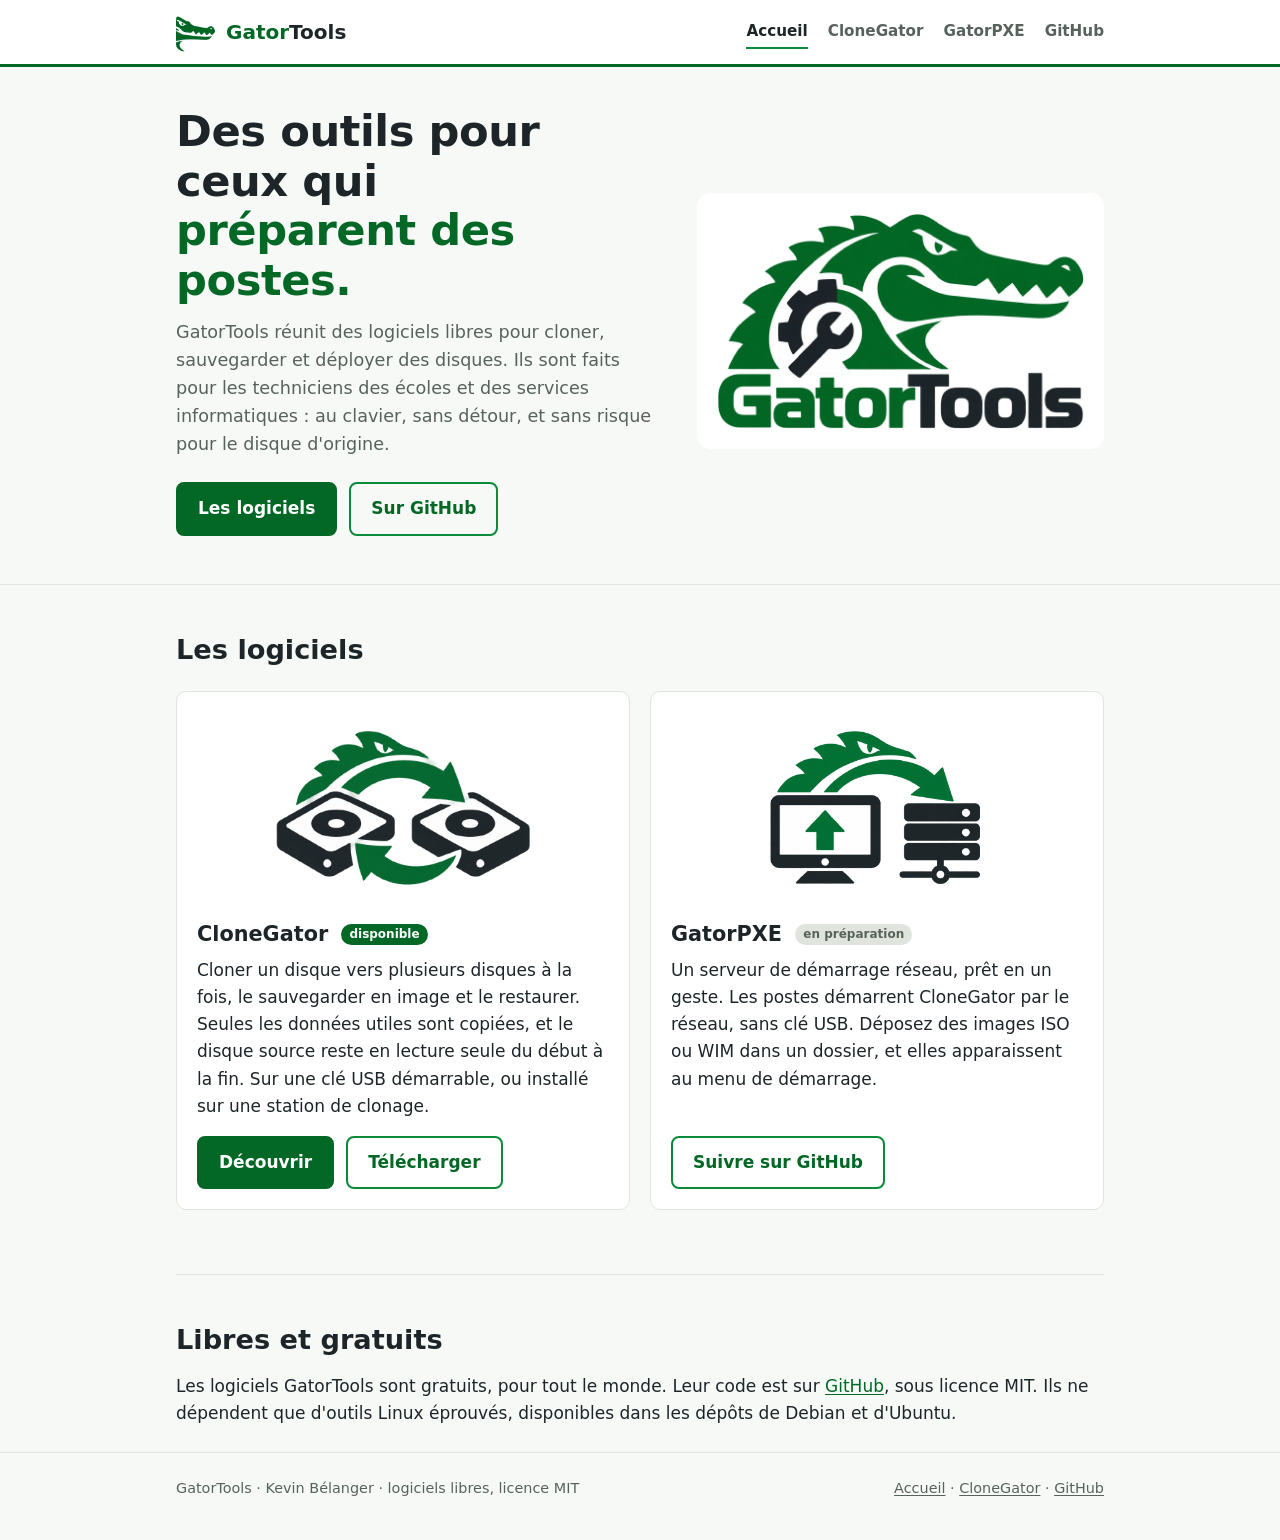
==== index.html @ d568991c "Site de GatorTools : accueil de l'organisation et pages de CloneGator Reprend le site de CloneGator " ====
<!doctype html>
<html lang="fr">
<head>
  <meta charset="utf-8">
  <meta name="viewport" content="width=device-width, initial-scale=1">
  <title>GatorTools</title>
  <meta name="description" content="GatorTools : des logiciels libres pour cloner, sauvegarder et déployer des disques. CloneGator, et bientôt GatorPXE.">
  <meta property="og:title" content="GatorTools">
  <meta property="og:description" content="Des outils pour ceux qui préparent des postes.">
  <meta property="og:image" content="https://gatortools.github.io/img/gatortools.png">
  <link rel="icon" href="img/icone.png">
  <link rel="stylesheet" href="style.css">
</head>
<body>

<header class="entete">
  <div class="conteneur">
    <a class="marque" href="./"><img src="img/icone.png" alt=""><span><span class="vert">Gator</span>Tools</span></a>
    <nav class="navigation">
      <a href="./" aria-current="page">Accueil</a>
      <a href="clonegator/">CloneGator</a>
      <a href="./#gatorpxe">GatorPXE</a>
      <a href="https://github.com/GatorTools">GitHub</a>
    </nav>
  </div>
</header>

<div class="accroche">
  <div class="conteneur">
    <div>
      <h1>Des outils pour ceux qui<br><em>préparent des postes.</em></h1>
      <p>GatorTools réunit des logiciels libres pour cloner, sauvegarder et déployer des
      disques. Ils sont faits pour les techniciens des écoles et des services informatiques :
      au clavier, sans détour, et sans risque pour le disque d'origine.</p>
      <div class="boutons">
        <a class="bouton plein" href="#logiciels">Les logiciels</a>
        <a class="bouton" href="https://github.com/GatorTools">Sur GitHub</a>
      </div>
    </div>
    <div class="plaque"><img src="img/gatortools.png" width="760" height="454" alt="Logo de GatorTools : un alligator, un engrenage et une clé"></div>
  </div>
</div>

<main class="conteneur">

  <section id="logiciels">
    <h2>Les logiciels</h2>
    <div class="logiciels">
      <div class="carte logiciel">
        <div class="plaque"><img src="img/clonegator-symbole.png" width="360" height="219" alt=""></div>
        <h3>CloneGator <span class="pastille">disponible</span></h3>
        <p>Cloner un disque vers plusieurs disques à la fois, le sauvegarder en image et le
        restaurer. Seules les données utiles sont copiées, et le disque source reste en lecture
        seule du début à la fin. Sur une clé USB démarrable, ou installé sur une station de
        clonage.</p>
        <div class="boutons">
          <a class="bouton plein" href="clonegator/">Découvrir</a>
          <a class="bouton" href="clonegator/telecharger.html">Télécharger</a>
        </div>
      </div>
      <div class="carte logiciel" id="gatorpxe">
        <div class="plaque"><img src="img/gatorpxe-symbole.png" width="360" height="265" alt=""></div>
        <h3>GatorPXE <span class="pastille attente">en préparation</span></h3>
        <p>Un serveur de démarrage réseau, prêt en un geste. Les postes démarrent CloneGator
        par le réseau, sans clé USB. Déposez des images ISO ou WIM dans un dossier, et elles
        apparaissent au menu de démarrage.</p>
        <div class="boutons">
          <a class="bouton" href="https://github.com/GatorTools/GatorPXE">Suivre sur GitHub</a>
        </div>
      </div>
    </div>
  </section>

  <section>
    <h2>Libres et gratuits</h2>
    <p>Les logiciels GatorTools sont gratuits, pour tout le monde. Leur code est sur
    <a href="https://github.com/GatorTools">GitHub</a>, sous licence MIT. Ils ne dépendent que
    d'outils Linux éprouvés, disponibles dans les dépôts de Debian et d'Ubuntu.</p>
  </section>

</main>

<footer class="pied">
  <div class="conteneur">
    <span>GatorTools · Kevin Bélanger · logiciels libres, licence MIT</span>
    <span><a href="./">Accueil</a> · <a href="clonegator/">CloneGator</a> · <a href="https://github.com/GatorTools">GitHub</a></span>
  </div>
</footer>

</body>
</html>
---- style.css ----
/* GatorTools — site de l'organisation. Sobre : les deux couleurs des logos. */

:root {
  --vert: #036725;
  --vert-texte: #036725;
  --vert-vif: #0a8a3a;
  --fonce: #1d2529;
  --fond: #f7f9f6;
  --carte: #ffffff;
  --texte: #1d2529;
  --doux: #58625d;
  --ligne: #dfe5dc;
  --code-fond: #eef2ec;
  --terminal: #14181a;
  --terminal-texte: #d9ddd5;
  --plaque: #ffffff;
  --largeur: 60rem;
  color-scheme: light;
}

@media (prefers-color-scheme: dark) {
  :root:not([data-theme="light"]) {
    --vert-texte: #5cc783;
    --vert-vif: #2fa85a;
    --fond: #101413;
    --carte: #171c1b;
    --texte: #e3e8e4;
    --doux: #9aa59e;
    --ligne: #27302d;
    --code-fond: #1c2220;
    --terminal: #0b0e0d;
    color-scheme: dark;
  }
}
:root[data-theme="dark"] {
  --vert-texte: #5cc783;
  --vert-vif: #2fa85a;
  --fond: #101413;
  --carte: #171c1b;
  --texte: #e3e8e4;
  --doux: #9aa59e;
  --ligne: #27302d;
  --code-fond: #1c2220;
  --terminal: #0b0e0d;
  color-scheme: dark;
}

* { box-sizing: border-box; }

html { -webkit-text-size-adjust: 100%; }

body {
  margin: 0;
  background: var(--fond);
  color: var(--texte);
  font: 17px/1.6 system-ui, -apple-system, "Segoe UI", Roboto, "Helvetica Neue", Arial, sans-serif;
}

a { color: var(--vert-texte); text-underline-offset: 2px; }
a:hover { text-decoration-thickness: 2px; }

img { max-width: 100%; height: auto; }

.conteneur {
  max-width: var(--largeur);
  margin: 0 auto;
  padding: 0 16px;
}

/* ------------------------------------------------------------- en-tête --- */

.entete {
  background: var(--carte);
  border-bottom: 3px solid var(--vert);
}
.entete .conteneur {
  display: flex;
  align-items: center;
  justify-content: space-between;
  flex-wrap: wrap;
  gap: 8px 24px;
  min-height: 64px;
  padding-top: 8px;
  padding-bottom: 8px;
}
.marque {
  display: flex;
  align-items: center;
  gap: 10px;
  color: var(--texte);
  text-decoration: none;
  font-weight: 800;
  font-size: 1.25rem;
}
.marque img { width: 40px; height: 40px; border-radius: 8px; background: var(--plaque); }
.marque .vert { color: var(--vert-texte); }

.navigation { display: flex; flex-wrap: wrap; gap: 4px 20px; }
.navigation a {
  color: var(--doux);
  text-decoration: none;
  font-weight: 600;
  font-size: 0.95rem;
  padding: 4px 0;
  border-bottom: 2px solid transparent;
}
.navigation a:hover { color: var(--texte); }
.navigation a[aria-current="page"] { color: var(--texte); border-bottom-color: var(--vert-vif); }

/* La barre d'un logiciel, sous l'en-tête : ses propres pages. */
.sous-nav { border-bottom: 1px solid var(--ligne); background: var(--fond); }
.sous-nav .conteneur { display: flex; flex-wrap: wrap; align-items: center; gap: 4px 20px; min-height: 48px; }
.sous-nav strong { margin-right: 8px; }
.sous-nav a { color: var(--doux); text-decoration: none; font-weight: 600; font-size: 0.95rem; }
.sous-nav a:hover, .sous-nav a[aria-current="page"] { color: var(--vert-texte); }

/* Les logos sont dessinés sur blanc : ils gardent leur plaque en mode sombre. */
.plaque { background: var(--plaque); border-radius: 14px; padding: 16px; }

/* ------------------------------------------------------------ accroche --- */

.accroche {
  padding: 40px 0 48px;
  border-bottom: 1px solid var(--ligne);
}
.accroche .conteneur {
  display: grid;
  grid-template-columns: 1.2fr 1fr;
  align-items: center;
  gap: 32px;
}
.accroche h1 {
  margin: 0 0 12px;
  font-size: clamp(2rem, 4.4vw, 2.7rem);
  line-height: 1.15;
  letter-spacing: -0.01em;
}
.accroche h1 em { font-style: normal; color: var(--vert-texte); }
.accroche p { margin: 0 0 24px; color: var(--doux); font-size: 1.1rem; max-width: 34rem; }
.accroche .plaque { justify-self: center; width: 100%; max-width: 440px; }
.accroche .plaque img { display: block; width: 100%; }

.boutons { display: flex; flex-wrap: wrap; gap: 12px; }
.bouton {
  display: inline-block;
  padding: 11px 20px;
  border-radius: 8px;
  font-weight: 700;
  text-decoration: none;
  border: 2px solid var(--vert-vif);
  color: var(--vert-texte);
}
.bouton.plein { background: var(--vert); border-color: var(--vert); color: #fff; }
.bouton:hover { filter: brightness(1.1); }

/* Les logiciels, sur l'accueil de l'organisation. */
.logiciels { display: grid; grid-template-columns: repeat(auto-fit, minmax(17rem, 1fr)); gap: 20px; margin: 24px 0; }
.logiciel { display: flex; flex-direction: column; }
.logiciel .plaque { display: grid; place-items: center; height: 190px; margin-bottom: 16px; }
.logiciel .plaque img { max-height: 158px; width: auto; }
.logiciel h3 { margin: 0 0 6px; font-size: 1.3rem; }
.logiciel p { flex: 1; }
.pastille.attente { background: var(--ligne); color: var(--doux); }

/* -------------------------------------------------------------- sections --- */

main { padding-bottom: 48px; }

section { padding: 48px 0 8px; }
section + section { border-top: 1px solid var(--ligne); margin-top: 32px; }

h2 { font-size: 1.7rem; line-height: 1.25; margin: 0 0 16px; }
h3 { font-size: 1.15rem; margin: 28px 0 8px; }
p, ul, ol, table { margin: 0 0 16px; }
.intro { font-size: 1.1rem; color: var(--doux); max-width: 44rem; }
.doux { color: var(--doux); }

.titre-page { padding: 40px 0 8px; }
.titre-page h1 { font-size: 2.2rem; margin: 0 0 8px; }

.grille {
  display: grid;
  grid-template-columns: repeat(auto-fit, minmax(12.5rem, 1fr));
  gap: 16px;
  margin: 24px 0;
}
.carte {
  background: var(--carte);
  border: 1px solid var(--ligne);
  border-radius: 10px;
  padding: 20px;
}
.carte h3 { margin-top: 0; }
.carte p:last-child { margin-bottom: 0; }

.chiffre {
  display: flex;
  flex-wrap: wrap;
  align-items: baseline;
  gap: 4px 16px;
  border-left: 4px solid var(--vert-vif);
  padding: 8px 0 8px 20px;
  margin: 24px 0;
}
.chiffre strong { font-size: 2rem; line-height: 1.2; }
.chiffre span { color: var(--doux); }

.garanties { list-style: none; padding: 0; }
.garanties li { position: relative; padding-left: 32px; margin-bottom: 12px; }
.garanties li::before {
  content: "";
  position: absolute;
  left: 4px;
  top: 0.5em;
  width: 12px;
  height: 7px;
  border-left: 3px solid var(--vert-vif);
  border-bottom: 3px solid var(--vert-vif);
  transform: rotate(-45deg);
}

/* ----------------------------------------------------------------- étapes --- */

.etapes { list-style: none; padding: 0; counter-reset: etape; }
.etapes > li {
  counter-increment: etape;
  position: relative;
  padding-left: 52px;
  margin-bottom: 28px;
}
.etapes > li::before {
  content: counter(etape);
  position: absolute;
  left: 0;
  top: 0;
  width: 34px;
  height: 34px;
  border-radius: 50%;
  background: var(--vert);
  color: #fff;
  font-weight: 800;
  display: grid;
  place-items: center;
}
.etapes h3 { margin: 4px 0 8px; }

/* ------------------------------------------------------------------ code --- */

code, pre, .terminal { font-family: ui-monospace, "Cascadia Mono", "DejaVu Sans Mono", Menlo, Consolas, monospace; }
code { background: var(--code-fond); padding: 1px 5px; border-radius: 4px; font-size: 0.9em; }
pre {
  background: var(--code-fond);
  border: 1px solid var(--ligne);
  border-radius: 8px;
  padding: 14px 16px;
  overflow-x: auto;
  font-size: 0.9rem;
  line-height: 1.5;
}
pre code { background: none; padding: 0; font-size: inherit; }

/* Un écran de CloneGator, tel que curses le dessine. */
.terminal {
  background: var(--terminal);
  color: var(--terminal-texte);
  border-radius: 10px;
  padding: 0 0 14px;
  margin: 16px 0 24px;
  font-size: 0.82rem;
  line-height: 1.45;
  overflow-x: auto;
  white-space: pre;
  box-shadow: 0 8px 24px rgba(0, 0, 0, 0.18);
}
.terminal .bande { display: block; background: var(--terminal-texte); color: var(--terminal); padding: 2px 16px; font-weight: 700; margin-bottom: 14px; }
.terminal .corps { display: block; padding: 0 16px; }
.terminal b { color: #fff; }
.terminal .ok { color: #5cc783; font-weight: 700; }
.terminal .non { color: #8b9187; }
.terminal .alerte { color: #e6c547; font-weight: 700; }
.terminal .choisi { background: var(--terminal-texte); color: var(--terminal); }
.terminal .aide { color: #6fc6c9; }
figure { margin: 0; }
figcaption { color: var(--doux); font-size: 0.9rem; margin-top: -12px; margin-bottom: 24px; }

/* ---------------------------------------------------------------- tableaux --- */

.tableau { overflow-x: auto; }
table { border-collapse: collapse; width: 100%; font-size: 0.95rem; }
th, td { text-align: left; padding: 8px 12px; border-bottom: 1px solid var(--ligne); vertical-align: top; }
th { font-weight: 700; }

.touches kbd {
  display: inline-block;
  min-width: 1.8em;
  text-align: center;
  padding: 1px 7px;
  border: 1px solid var(--ligne);
  border-bottom-width: 3px;
  border-radius: 5px;
  background: var(--carte);
  font: 600 0.85rem ui-monospace, Menlo, Consolas, monospace;
}

/* -------------------------------------------------------- page de détails --- */

.sommaire {
  background: var(--carte);
  border: 1px solid var(--ligne);
  border-radius: 10px;
  padding: 16px 20px;
  margin: 24px 0;
}
.sommaire ol { margin: 0; padding-left: 1.3em; columns: 2 14rem; column-gap: 32px; }
.sommaire li { margin: 2px 0; }

/* ---------------------------------------------------------- téléchargement --- */

.derniere {
  background: var(--carte);
  border: 1px solid var(--ligne);
  border-top: 4px solid var(--vert-vif);
  border-radius: 10px;
  padding: 24px;
  margin: 24px 0;
}
.derniere h2 { margin-bottom: 4px; }
.derniere .bouton.plein { color: #fff; }
.bouton.contour { color: var(--vert-texte); }

.versions { list-style: none; padding: 0; }
.versions > li { border-bottom: 1px solid var(--ligne); padding: 20px 0; }
.versions h3 { margin: 0 0 2px; font-size: 1.05rem; word-break: break-word; }
.versions .notes { margin-top: 12px; }
.versions .notes p, .versions .notes ul { margin-bottom: 10px; }
.pastille {
  display: inline-block;
  font-size: 0.75rem;
  font-weight: 700;
  padding: 1px 8px;
  border-radius: 999px;
  background: var(--vert);
  color: #fff;
  vertical-align: middle;
  margin-left: 6px;
}

/* ------------------------------------------------------------ pied de page --- */

.pied {
  border-top: 1px solid var(--ligne);
  padding: 24px 0 40px;
  color: var(--doux);
  font-size: 0.9rem;
}
.pied .conteneur { display: flex; flex-wrap: wrap; justify-content: space-between; gap: 8px 24px; }
.pied a { color: inherit; }

/* ------------------------------------------------------------- téléphone --- */

@media (max-width: 720px) {
  body { font-size: 16px; }
  .accroche { padding: 24px 0 40px; }
  .accroche .conteneur { grid-template-columns: 1fr; }
  .accroche .plaque { order: -1; max-width: 300px; }
  section { padding-top: 36px; }
  .etapes > li { padding-left: 44px; }
  .terminal { font-size: 0.72rem; }
}
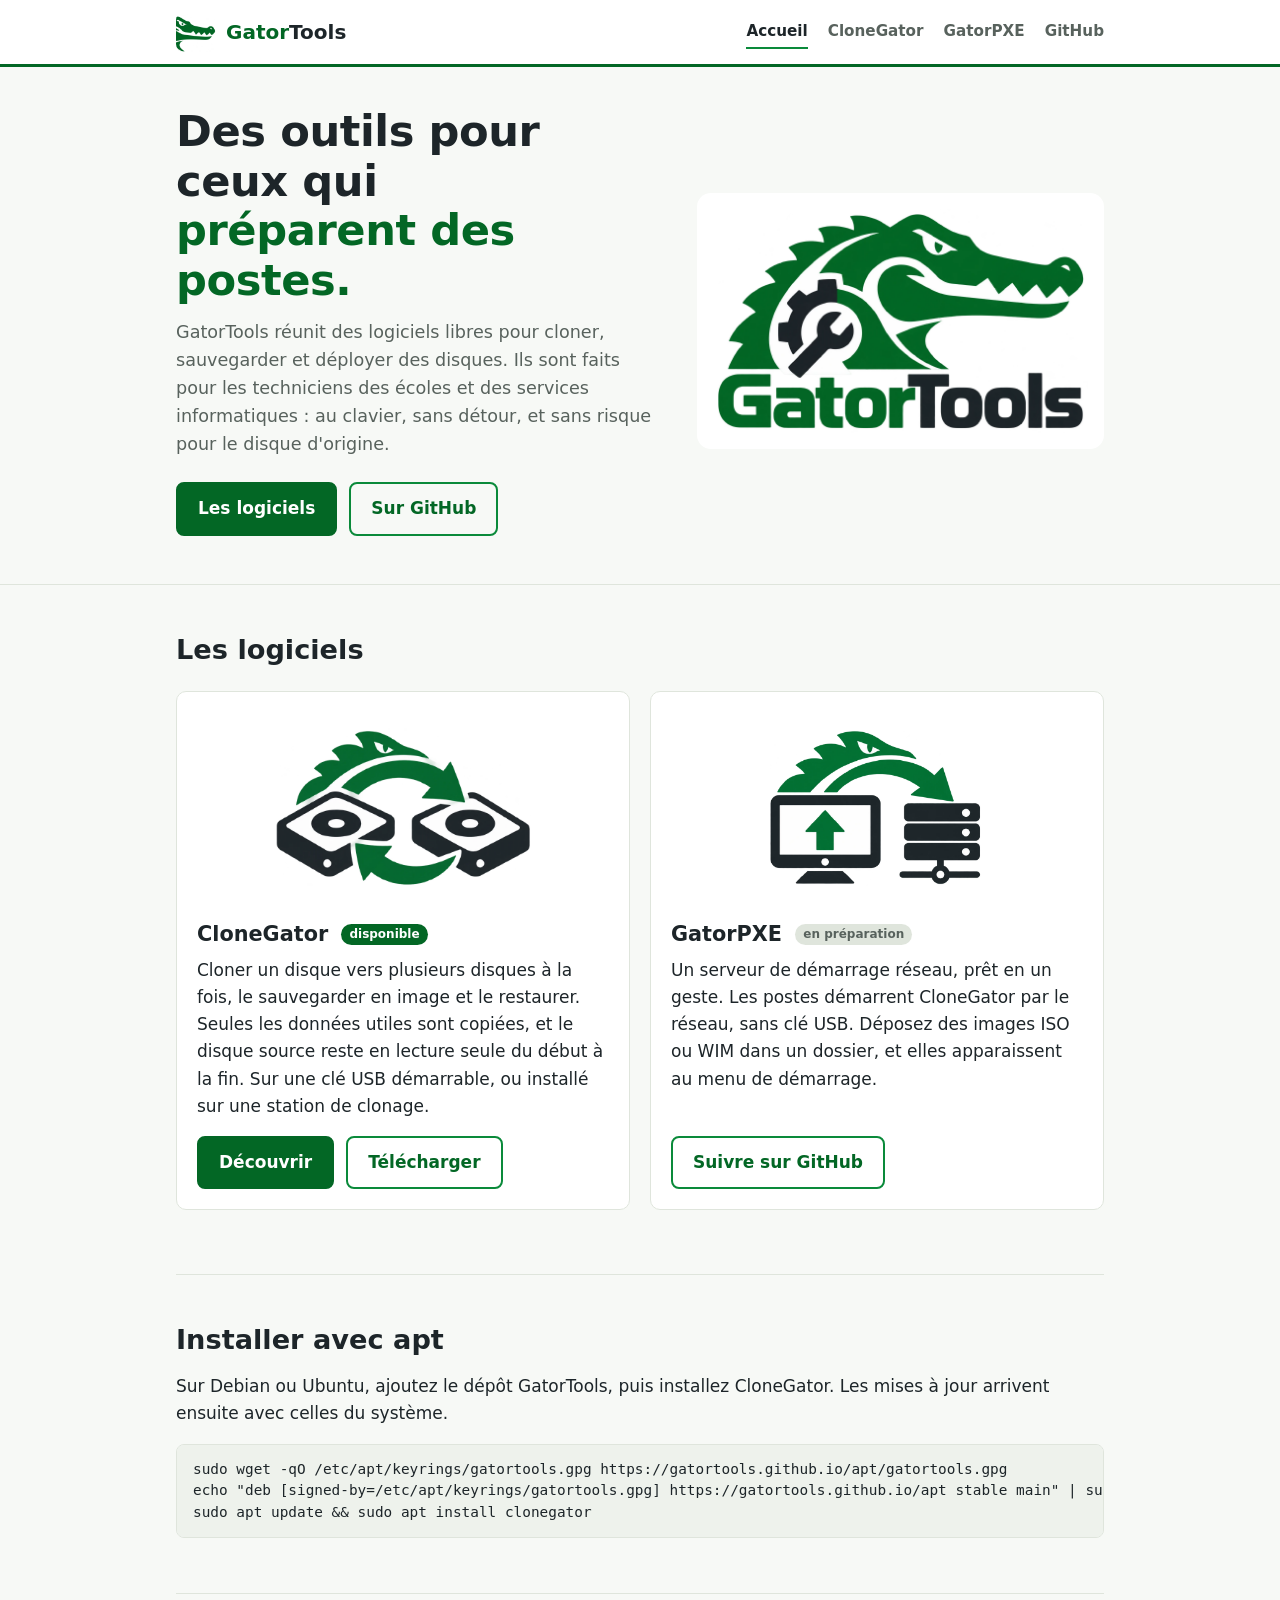
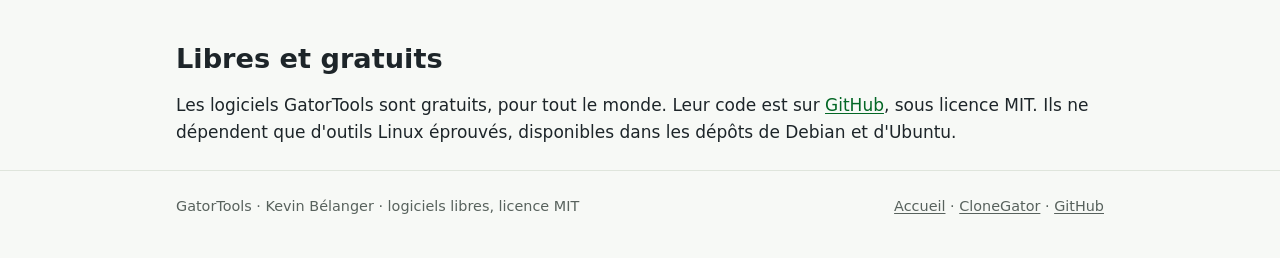
==== commit 5d7b3237: "Accueil : installer CloneGator avec apt, en trois lignes Co-Authored-By: Claude Opus 5.5 (1M context" ====
--- a/index.html
+++ b/index.html
@@ -71,6 +71,15 @@
     </div>
   </section>
 
+  <section id="apt">
+    <h2>Installer avec apt</h2>
+    <p>Sur Debian ou Ubuntu, ajoutez le dépôt GatorTools, puis installez CloneGator. Les mises à
+    jour arrivent ensuite avec celles du système.</p>
+<pre><code>sudo wget -qO /etc/apt/keyrings/gatortools.gpg https://gatortools.github.io/apt/gatortools.gpg
+echo "deb [signed-by=/etc/apt/keyrings/gatortools.gpg] https://gatortools.github.io/apt stable main" | sudo tee /etc/apt/sources.list.d/gatortools.list
+sudo apt update &amp;&amp; sudo apt install clonegator</code></pre>
+  </section>
+
   <section>
     <h2>Libres et gratuits</h2>
     <p>Les logiciels GatorTools sont gratuits, pour tout le monde. Leur code est sur
--- a/style.css
+++ b/style.css
@@ -290,7 +290,7 @@
 th, td { text-align: left; padding: 8px 12px; border-bottom: 1px solid var(--ligne); vertical-align: top; }
 th { font-weight: 700; }
 
-.touches kbd {
+kbd {
   display: inline-block;
   min-width: 1.8em;
   text-align: center;
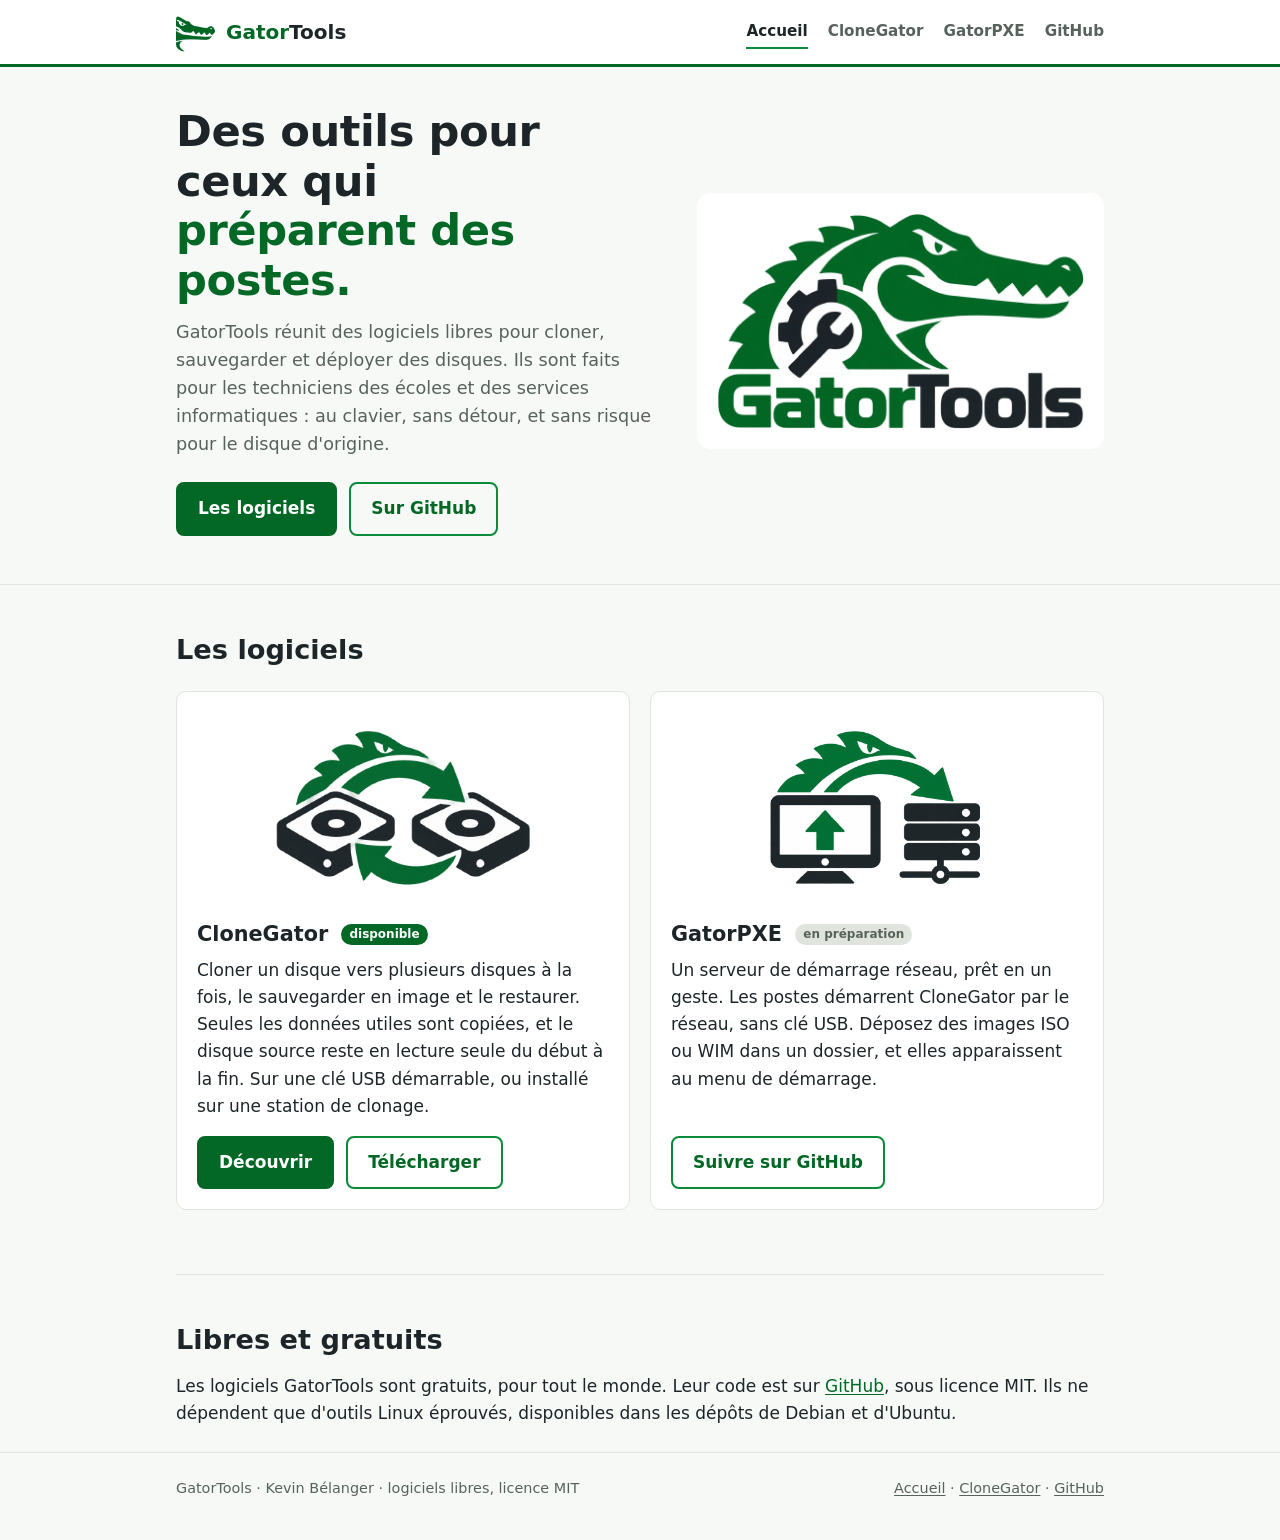
==== commit 23599d9b: "CloneGator, Démarrer : installer par le dépôt apt, en deux temps commentés ; retiré de l'accueil Co-" ====
--- a/index.html
+++ b/index.html
@@ -71,15 +71,6 @@
     </div>
   </section>
 
-  <section id="apt">
-    <h2>Installer avec apt</h2>
-    <p>Sur Debian ou Ubuntu, ajoutez le dépôt GatorTools, puis installez CloneGator. Les mises à
-    jour arrivent ensuite avec celles du système.</p>
-<pre><code>sudo wget -qO /etc/apt/keyrings/gatortools.gpg https://gatortools.github.io/apt/gatortools.gpg
-echo "deb [signed-by=/etc/apt/keyrings/gatortools.gpg] https://gatortools.github.io/apt stable main" | sudo tee /etc/apt/sources.list.d/gatortools.list
-sudo apt update &amp;&amp; sudo apt install clonegator</code></pre>
-  </section>
-
   <section>
     <h2>Libres et gratuits</h2>
     <p>Les logiciels GatorTools sont gratuits, pour tout le monde. Leur code est sur
--- a/style.css
+++ b/style.css
@@ -258,6 +258,7 @@
   line-height: 1.5;
 }
 pre code { background: none; padding: 0; font-size: inherit; }
+.commentaire { color: var(--doux); }
 
 /* Un écran de CloneGator, tel que curses le dessine. */
 .terminal {
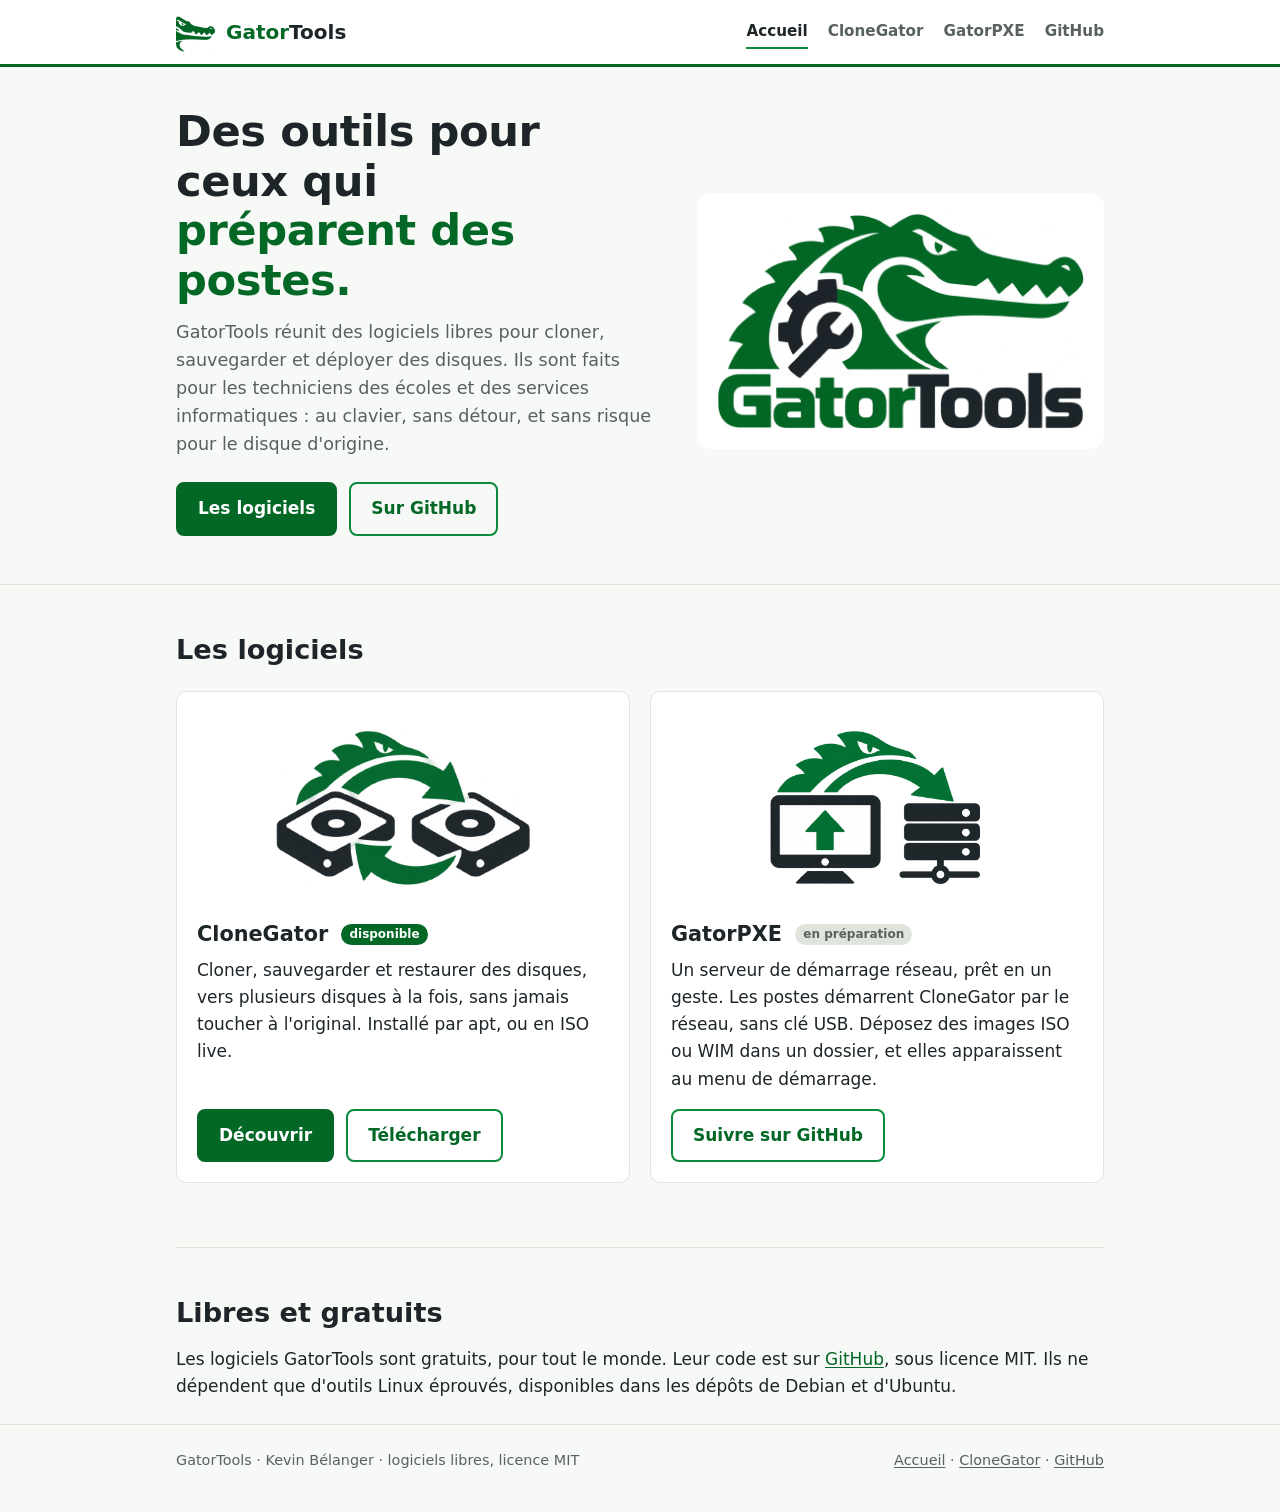
==== commit 9fb0020a: "CloneGator : présentation et téléchargement allégés Présentation : une phrase, à quoi il sert, comme" ====
--- a/index.html
+++ b/index.html
@@ -49,10 +49,8 @@
       <div class="carte logiciel">
         <div class="plaque"><img src="img/clonegator-symbole.png" width="360" height="219" alt=""></div>
         <h3>CloneGator <span class="pastille">disponible</span></h3>
-        <p>Cloner un disque vers plusieurs disques à la fois, le sauvegarder en image et le
-        restaurer. Seules les données utiles sont copiées, et le disque source reste en lecture
-        seule du début à la fin. Sur une clé USB démarrable, ou installé sur une station de
-        clonage.</p>
+        <p>Cloner, sauvegarder et restaurer des disques, vers plusieurs disques à la fois, sans
+        jamais toucher à l'original. Installé par apt, ou en ISO live.</p>
         <div class="boutons">
           <a class="bouton plein" href="clonegator/">Découvrir</a>
           <a class="bouton" href="clonegator/telecharger.html">Télécharger</a>
--- a/style.css
+++ b/style.css
@@ -368,3 +368,14 @@
   .etapes > li { padding-left: 44px; }
   .terminal { font-size: 0.72rem; }
 }
+
+/* Une capture d'écran de l'interface. */
+.capture { display: block; width: 100%; height: auto; border-radius: 8px; margin: 8px 0 4px; }
+.resume th { white-space: nowrap; width: 1%; padding-right: 24px; }
+
+/* Les façons d'obtenir un logiciel, de la recommandée aux autres. */
+.choix { padding-top: 32px; }
+.choix + .choix { border-top: 1px solid var(--ligne); margin-top: 24px; }
+.choix h2 { font-size: 1.35rem; }
+.choix.recommande { border-left: 4px solid var(--vert-vif); padding-left: 20px; }
+details.notes summary { cursor: pointer; color: var(--doux); }
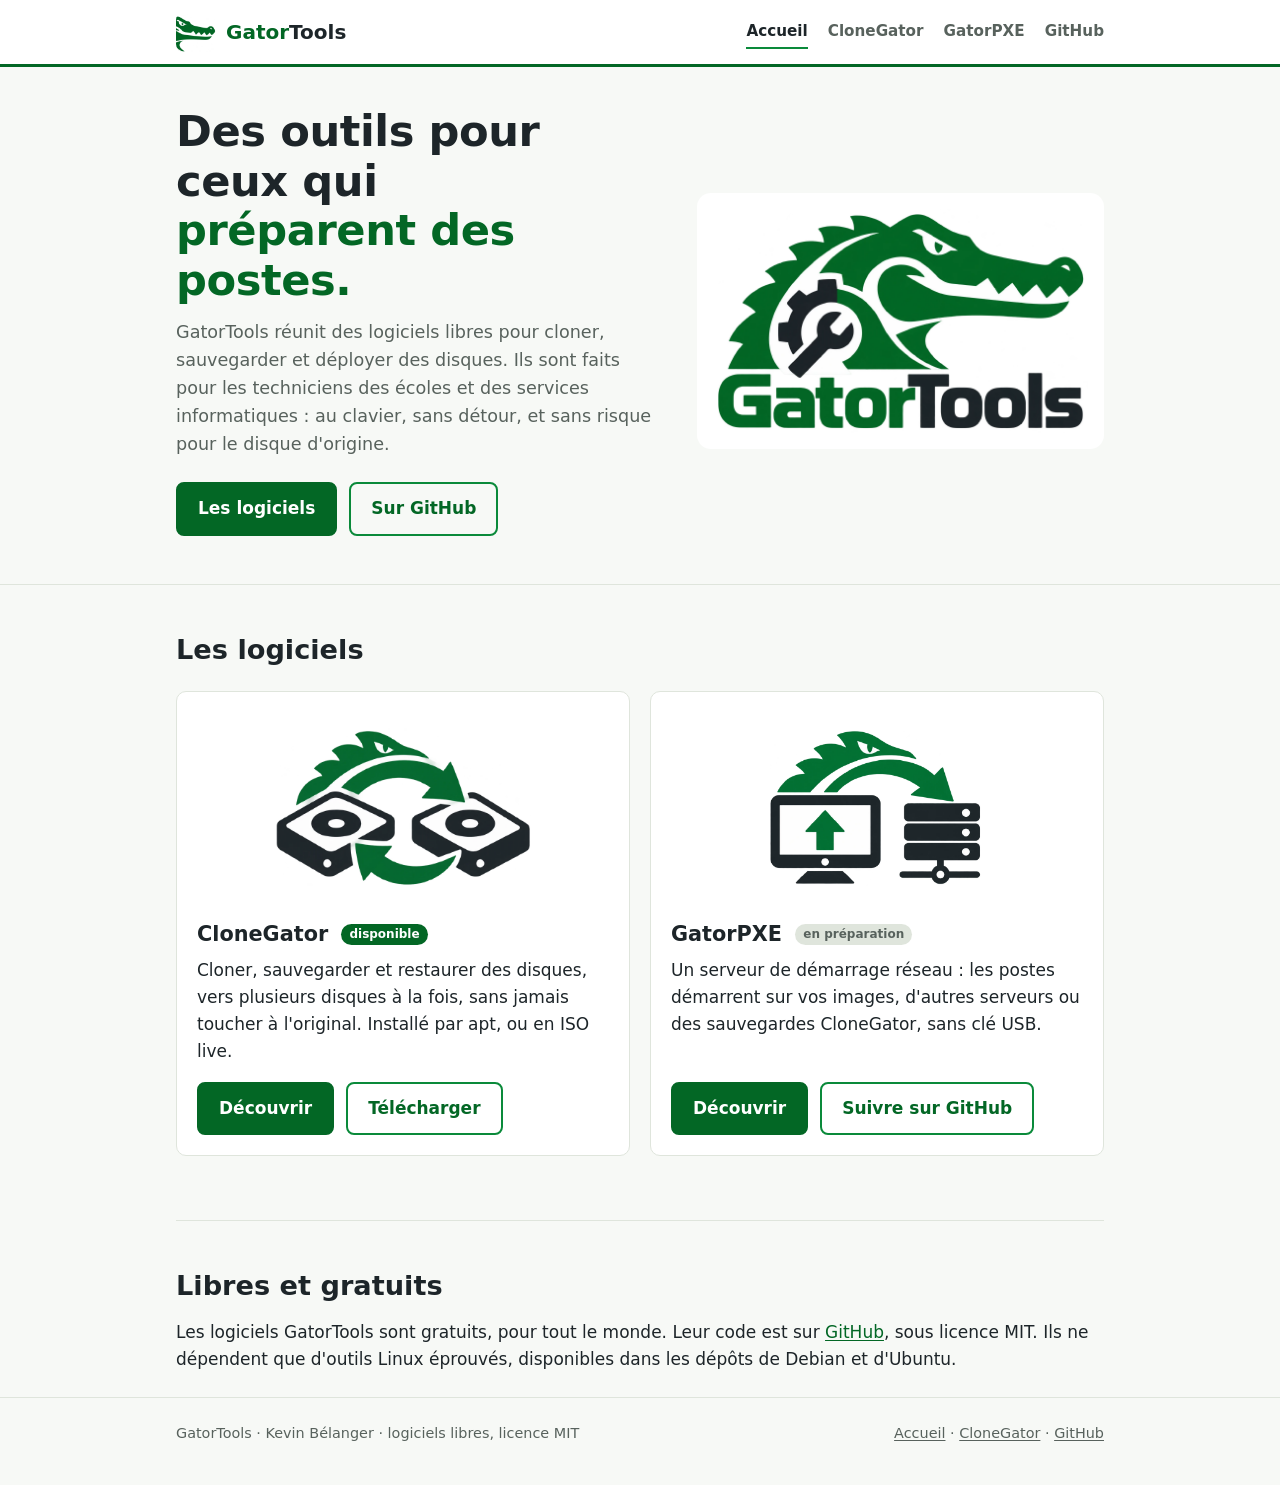
==== commit a0c0502f: "Page GatorPXE : ce qu'il fera, en préparation, à suivre sur GitHub Le menu et la carte de l'accueil " ====
--- a/index.html
+++ b/index.html
@@ -19,7 +19,7 @@
     <nav class="navigation">
       <a href="./" aria-current="page">Accueil</a>
       <a href="clonegator/">CloneGator</a>
-      <a href="./#gatorpxe">GatorPXE</a>
+      <a href="gatorpxe/">GatorPXE</a>
       <a href="https://github.com/GatorTools">GitHub</a>
     </nav>
   </div>
@@ -59,10 +59,10 @@
       <div class="carte logiciel" id="gatorpxe">
         <div class="plaque"><img src="img/gatorpxe-symbole.png" width="360" height="265" alt=""></div>
         <h3>GatorPXE <span class="pastille attente">en préparation</span></h3>
-        <p>Un serveur de démarrage réseau, prêt en un geste. Les postes démarrent CloneGator
-        par le réseau, sans clé USB. Déposez des images ISO ou WIM dans un dossier, et elles
-        apparaissent au menu de démarrage.</p>
+        <p>Un serveur de démarrage réseau : les postes démarrent sur vos images, d'autres
+        serveurs ou des sauvegardes CloneGator, sans clé USB.</p>
         <div class="boutons">
+          <a class="bouton plein" href="gatorpxe/">Découvrir</a>
           <a class="bouton" href="https://github.com/GatorTools/GatorPXE">Suivre sur GitHub</a>
         </div>
       </div>
--- a/style.css
+++ b/style.css
@@ -379,3 +379,9 @@
 .choix h2 { font-size: 1.35rem; }
 .choix.recommande { border-left: 4px solid var(--vert-vif); padding-left: 20px; }
 details.notes summary { cursor: pointer; color: var(--doux); }
+
+/* Sur un écran étroit, chaque description passe sous son titre. */
+@media (max-width: 720px) {
+  .resume tr { display: block; border-bottom: 1px solid var(--ligne); padding: 8px 0; }
+  .resume th, .resume td { display: block; width: auto; border: 0; padding: 2px 12px; white-space: normal; }
+}
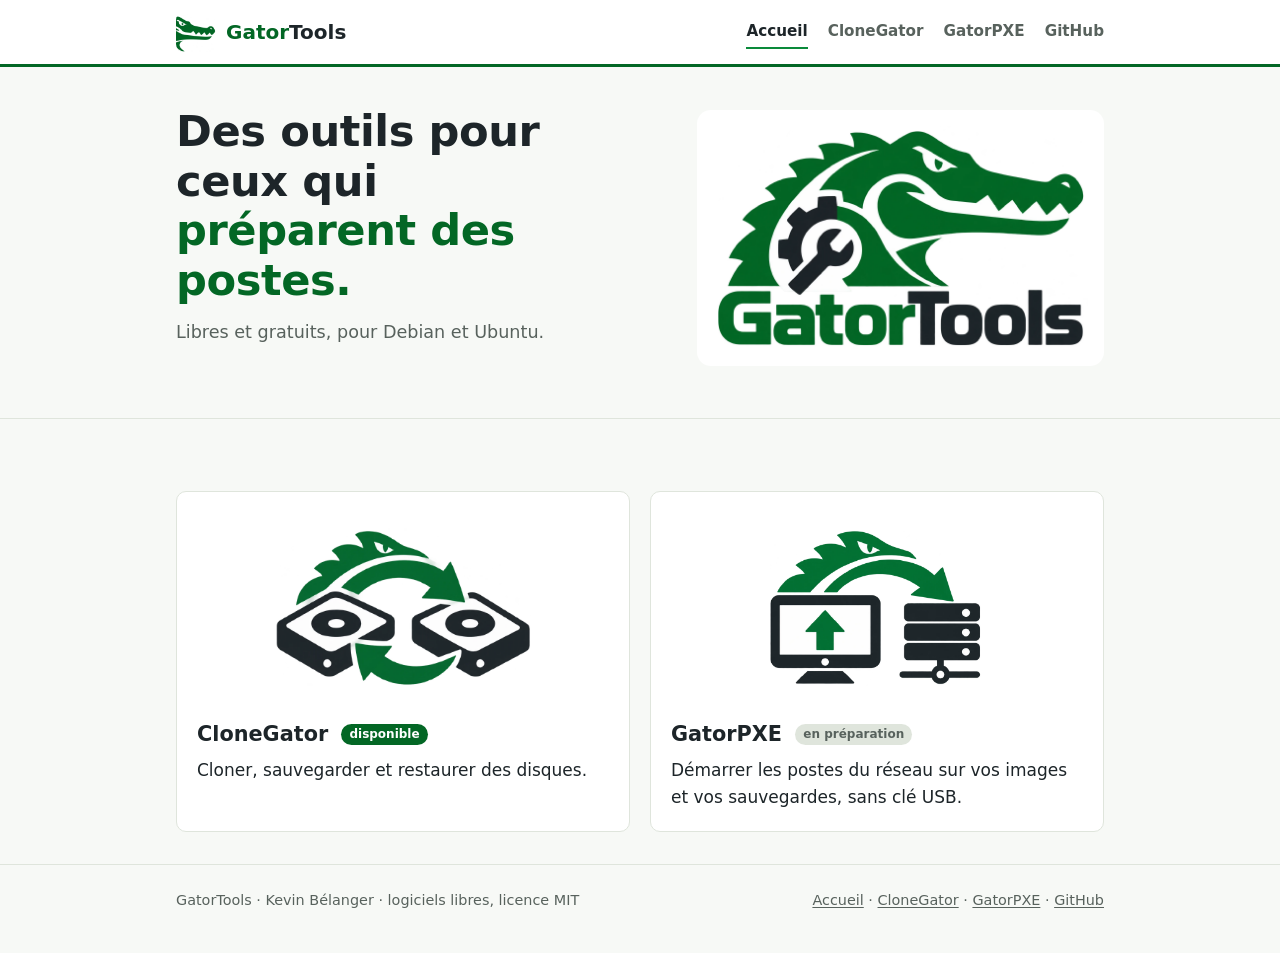
==== commit 9413837e: "Accueil minimal : une ligne d'accroche, deux cartes cliquables, une phrase chacune Co-Authored-By: C" ====
--- a/index.html
+++ b/index.html
@@ -29,13 +29,7 @@
   <div class="conteneur">
     <div>
       <h1>Des outils pour ceux qui<br><em>préparent des postes.</em></h1>
-      <p>GatorTools réunit des logiciels libres pour cloner, sauvegarder et déployer des
-      disques. Ils sont faits pour les techniciens des écoles et des services informatiques :
-      au clavier, sans détour, et sans risque pour le disque d'origine.</p>
-      <div class="boutons">
-        <a class="bouton plein" href="#logiciels">Les logiciels</a>
-        <a class="bouton" href="https://github.com/GatorTools">Sur GitHub</a>
-      </div>
+      <p>Libres et gratuits, pour Debian et Ubuntu.</p>
     </div>
     <div class="plaque"><img src="img/gatortools.png" width="760" height="454" alt="Logo de GatorTools : un alligator, un engrenage et une clé"></div>
   </div>
@@ -44,36 +38,18 @@
 <main class="conteneur">
 
   <section id="logiciels">
-    <h2>Les logiciels</h2>
     <div class="logiciels">
-      <div class="carte logiciel">
+      <a class="carte logiciel" href="clonegator/">
         <div class="plaque"><img src="img/clonegator-symbole.png" width="360" height="219" alt=""></div>
         <h3>CloneGator <span class="pastille">disponible</span></h3>
-        <p>Cloner, sauvegarder et restaurer des disques, vers plusieurs disques à la fois, sans
-        jamais toucher à l'original. Installé par apt, ou en ISO live.</p>
-        <div class="boutons">
-          <a class="bouton plein" href="clonegator/">Découvrir</a>
-          <a class="bouton" href="clonegator/telecharger.html">Télécharger</a>
-        </div>
-      </div>
-      <div class="carte logiciel" id="gatorpxe">
+        <p>Cloner, sauvegarder et restaurer des disques.</p>
+      </a>
+      <a class="carte logiciel" id="gatorpxe" href="gatorpxe/">
         <div class="plaque"><img src="img/gatorpxe-symbole.png" width="360" height="265" alt=""></div>
         <h3>GatorPXE <span class="pastille attente">en préparation</span></h3>
-        <p>Un serveur de démarrage réseau : les postes démarrent sur vos images, d'autres
-        serveurs ou des sauvegardes CloneGator, sans clé USB.</p>
-        <div class="boutons">
-          <a class="bouton plein" href="gatorpxe/">Découvrir</a>
-          <a class="bouton" href="https://github.com/GatorTools/GatorPXE">Suivre sur GitHub</a>
-        </div>
-      </div>
+        <p>Démarrer les postes du réseau sur vos images et vos sauvegardes, sans clé USB.</p>
+      </a>
     </div>
-  </section>
-
-  <section>
-    <h2>Libres et gratuits</h2>
-    <p>Les logiciels GatorTools sont gratuits, pour tout le monde. Leur code est sur
-    <a href="https://github.com/GatorTools">GitHub</a>, sous licence MIT. Ils ne dépendent que
-    d'outils Linux éprouvés, disponibles dans les dépôts de Debian et d'Ubuntu.</p>
   </section>
 
 </main>
@@ -81,7 +57,7 @@
 <footer class="pied">
   <div class="conteneur">
     <span>GatorTools · Kevin Bélanger · logiciels libres, licence MIT</span>
-    <span><a href="./">Accueil</a> · <a href="clonegator/">CloneGator</a> · <a href="https://github.com/GatorTools">GitHub</a></span>
+    <span><a href="./">Accueil</a> · <a href="clonegator/">CloneGator</a> · <a href="gatorpxe/">GatorPXE</a> · <a href="https://github.com/GatorTools">GitHub</a></span>
   </div>
 </footer>
 
--- a/style.css
+++ b/style.css
@@ -385,3 +385,7 @@
   .resume tr { display: block; border-bottom: 1px solid var(--ligne); padding: 8px 0; }
   .resume th, .resume td { display: block; width: auto; border: 0; padding: 2px 12px; white-space: normal; }
 }
+
+/* Sur l'accueil, toute la carte d'un logiciel mène à sa page. */
+a.carte.logiciel { color: inherit; text-decoration: none; transition: border-color 0.15s; }
+a.carte.logiciel:hover { border-color: var(--vert-vif); }
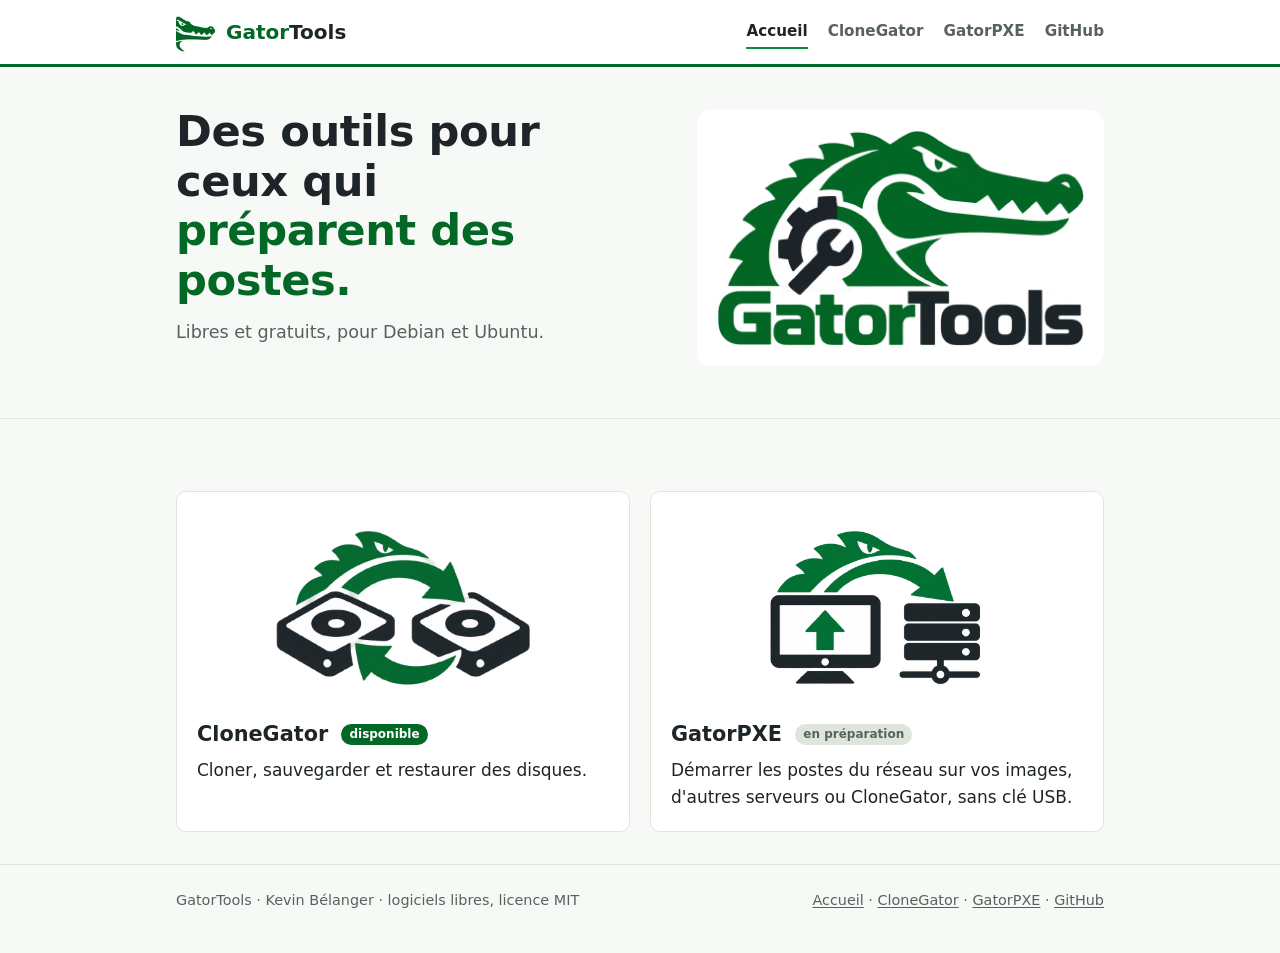
==== commit e418fb06: "GatorPXE : CloneGator au menu, plutôt qu'une restauration native Co-Authored-By: Claude Opus 5.5 (1M" ====
--- a/index.html
+++ b/index.html
@@ -47,7 +47,7 @@
       <a class="carte logiciel" id="gatorpxe" href="gatorpxe/">
         <div class="plaque"><img src="img/gatorpxe-symbole.png" width="360" height="265" alt=""></div>
         <h3>GatorPXE <span class="pastille attente">en préparation</span></h3>
-        <p>Démarrer les postes du réseau sur vos images et vos sauvegardes, sans clé USB.</p>
+        <p>Démarrer les postes du réseau sur vos images, d'autres serveurs ou CloneGator, sans clé USB.</p>
       </a>
     </div>
   </section>
